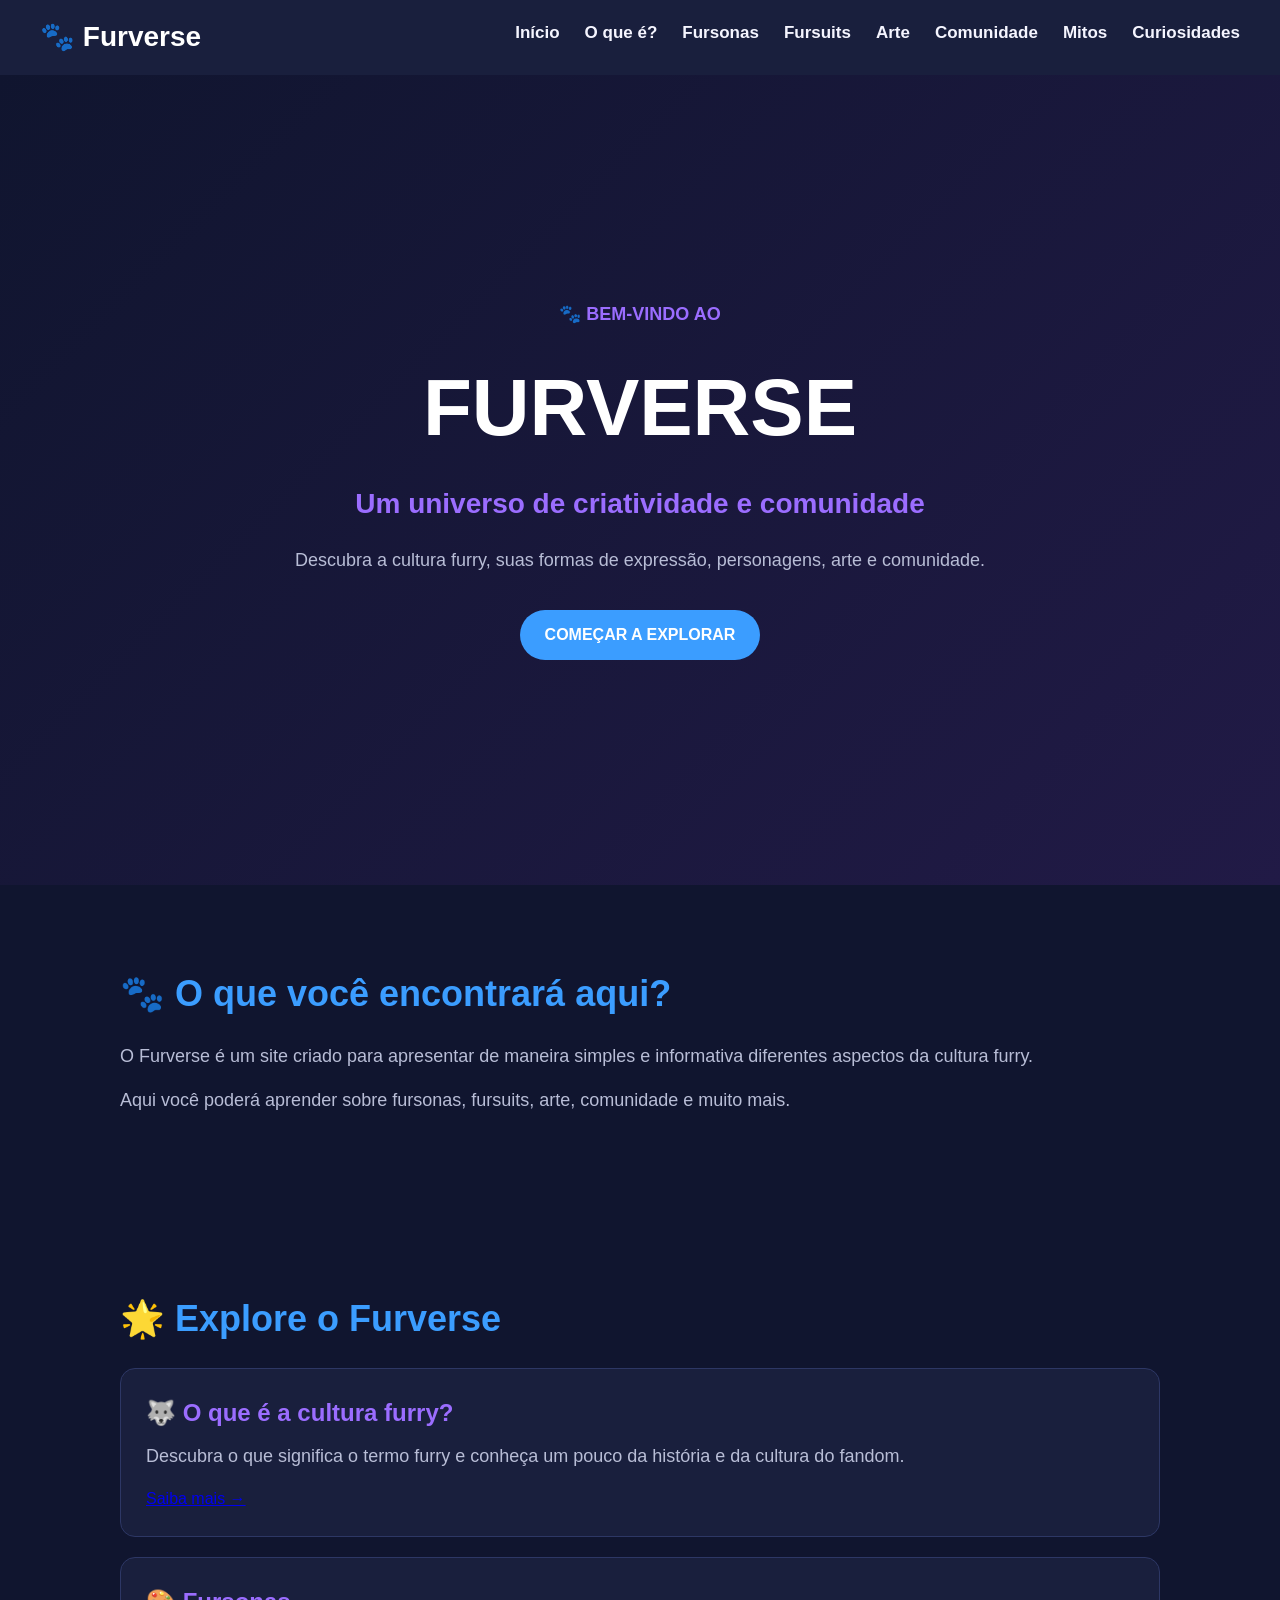
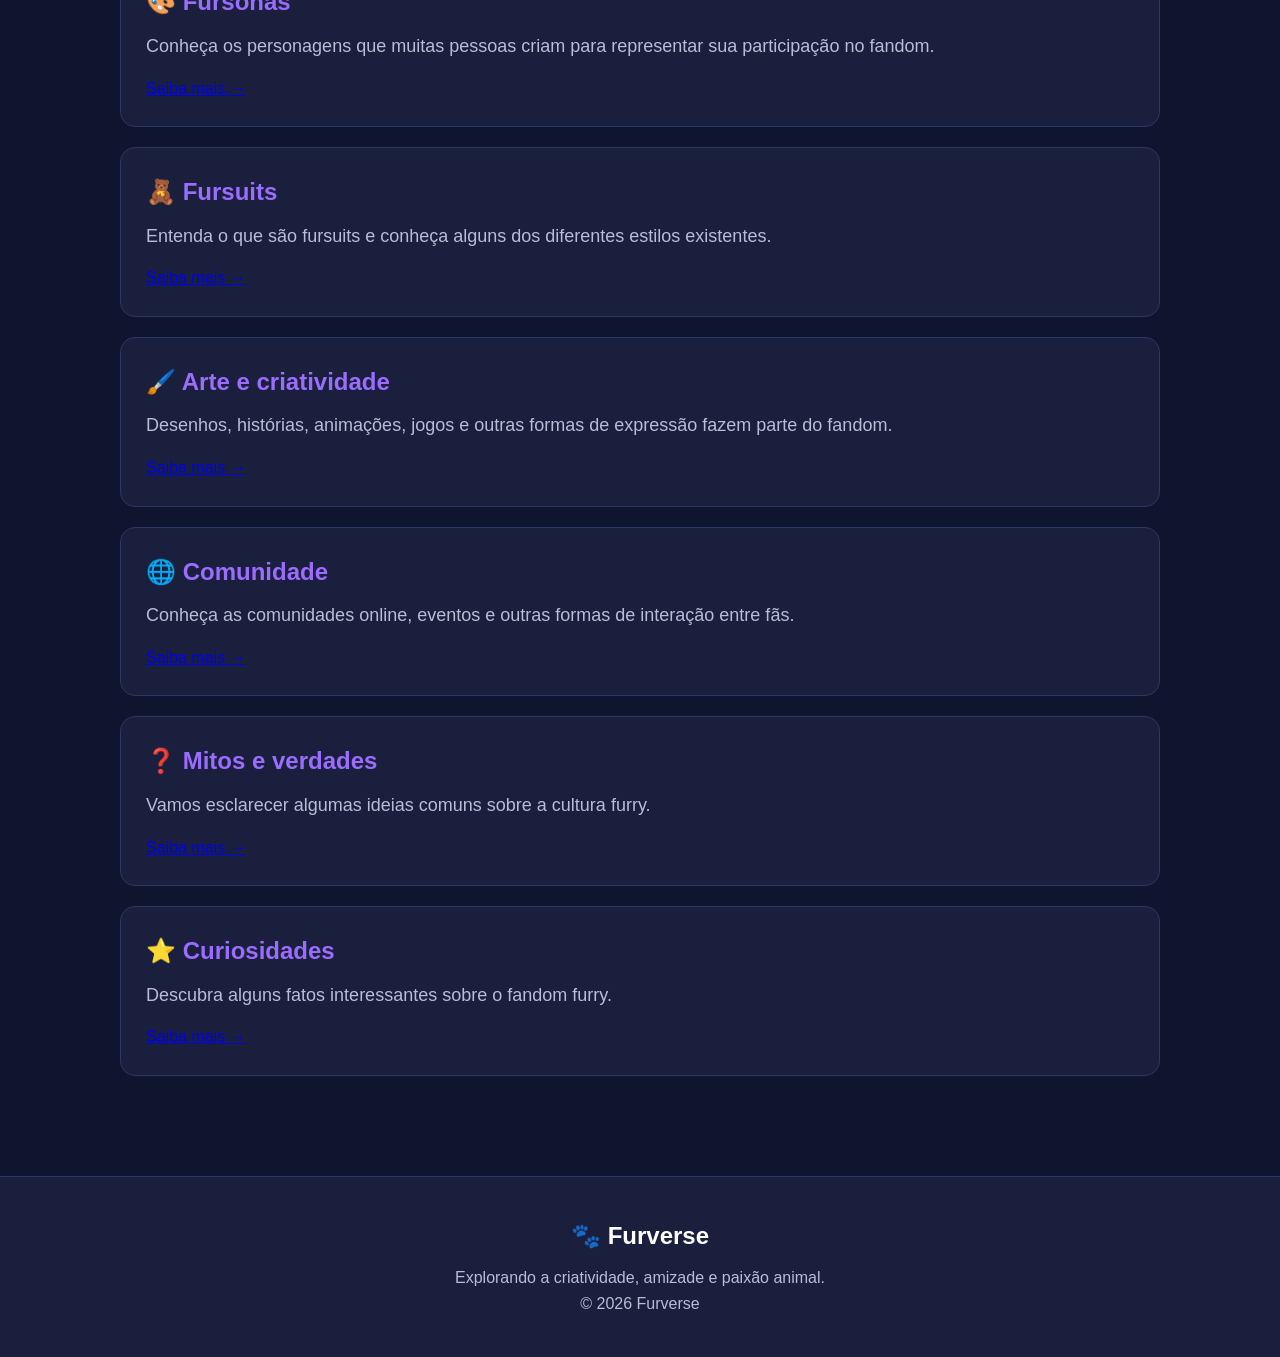
==== index.html @ 37485d95 "Rename Index.html to index.html Mudança no nome apenas" ====
<!DOCTYPE html>
<html lang="pt-br">

<head>

    <!-- Configurações básicas -->
    <meta charset="UTF-8">
    <meta name="viewport" content="width=device-width, initial-scale=1.0">

    <!-- Nome da página -->
    <title>Furverse - Universo Furry</title>

    <!-- Folha de estilo -->
    <link rel="stylesheet" href="style.css">

</head>


<body>


    <!-- =================================
         MENU DO SITE
    ================================== -->

    <header>

        <nav>

            <!-- Nome / Logo -->
            <div class="logo">
                🐾 Furverse
            </div>


            <!-- Links -->
            <ul>

                <li>
                    <a href="index.html">Início</a>
                </li>

                <li>
                    <a href="page1.html">O que é?</a>
                </li>

                <li>
                    <a href="page2.html">Fursonas</a>
                </li>

                <li>
                    <a href="page3.html">Fursuits</a>
                </li>

                <li>
                    <a href="page4.html">Arte</a>
                </li>

                <li>
                    <a href="page5.html">Comunidade</a>
                </li>

                <li>
                    <a href="page6.html">Mitos</a>
                </li>

                <li>
                    <a href="page7.html">Curiosidades</a>
                </li>

            </ul>

        </nav>

    </header>



    <!-- =================================
         CONTEÚDO PRINCIPAL
    ================================== -->

    <main>


        <!-- =================================
             BANNER PRINCIPAL
        ================================== -->

        <section id="inicio">

            <div>

                <p>🐾 BEM-VINDO AO</p>

                <h1>FURVERSE</h1>

                <h2>
                    Um universo de criatividade
                    e comunidade
                </h2>

                <p>
                    Descubra a cultura furry,
                    suas formas de expressão,
                    personagens, arte e comunidade.
                </p>


                <!-- Botão para começar -->
                <a href="page1.html">
                    COMEÇAR A EXPLORAR
                </a>

            </div>

        </section>



        <!-- =================================
             APRESENTAÇÃO
        ================================== -->

        <section>

            <h2>🐾 O que você encontrará aqui?</h2>

            <p>
                O Furverse é um site criado para apresentar
                de maneira simples e informativa diferentes
                aspectos da cultura furry.
            </p>

            <p>
                Aqui você poderá aprender sobre fursonas,
                fursuits, arte, comunidade e muito mais.
            </p>

        </section>



        <!-- =================================
             CARDS DE NAVEGAÇÃO
        ================================== -->

        <section>

            <h2>🌟 Explore o Furverse</h2>


            <!-- Cultura -->
            <article>

                <h3>🐺 O que é a cultura furry?</h3>

                <p>
                    Descubra o que significa o termo furry
                    e conheça um pouco da história e da
                    cultura do fandom.
                </p>

                <a href="page1.html">
                    Saiba mais →
                </a>

            </article>



            <!-- Fursonas -->
            <article>

                <h3>🎨 Fursonas</h3>

                <p>
                    Conheça os personagens que muitas pessoas
                    criam para representar sua participação
                    no fandom.
                </p>

                <a href="page2.html">
                    Saiba mais →
                </a>

            </article>



            <!-- Fursuits -->
            <article>

                <h3>🧸 Fursuits</h3>

                <p>
                    Entenda o que são fursuits e conheça
                    alguns dos diferentes estilos existentes.
                </p>

                <a href="page3.html">
                    Saiba mais →
                </a>

            </article>



            <!-- Arte -->
            <article>

                <h3>🖌️ Arte e criatividade</h3>

                <p>
                    Desenhos, histórias, animações, jogos
                    e outras formas de expressão fazem parte
                    do fandom.
                </p>

                <a href="page4.html">
                    Saiba mais →
                </a>

            </article>



            <!-- Comunidade -->
            <article>

                <h3>🌐 Comunidade</h3>

                <p>
                    Conheça as comunidades online, eventos
                    e outras formas de interação entre fãs.
                </p>

                <a href="page5.html">
                    Saiba mais →
                </a>

            </article>



            <!-- Mitos -->
            <article>

                <h3>❓ Mitos e verdades</h3>

                <p>
                    Vamos esclarecer algumas ideias comuns
                    sobre a cultura furry.
                </p>

                <a href="page6.html">
                    Saiba mais →
                </a>

            </article>



            <!-- Curiosidades -->
            <article>

                <h3>⭐ Curiosidades</h3>

                <p>
                    Descubra alguns fatos interessantes
                    sobre o fandom furry.
                </p>

                <a href="page7.html">
                    Saiba mais →
                </a>

            </article>

        </section>


    </main>



    <!-- =================================
         RODAPÉ
    ================================== -->

    <footer>

        <h2>🐾 Furverse</h2>

        <p>
            Explorando a criatividade,
            amizade e paixão animal.
        </p>

        <p>
            © 2026 Furverse
        </p>

    </footer>


</body>

</html>
---- style.css ----
/* =========================================
   FURVERSE - FOLHA DE ESTILO
   ========================================= */


/* =========================================
   CONFIGURAÇÕES GERAIS
   ========================================= */

* {
    margin: 0;
    padding: 0;
    box-sizing: border-box;
}

html {
    scroll-behavior: smooth;
}

body {
    font-family: Arial, sans-serif;
    background-color: #10152F;
    color: #F5F5FF;
    line-height: 1.6;
}


/* =========================================
   MENU
   ========================================= */

header {
    background-color: #191F3D;
    padding: 15px 40px;
    position: sticky;
    top: 0;
    z-index: 1000;
}

nav {
    max-width: 1200px;
    margin: auto;

    display: flex;
    align-items: center;
    justify-content: space-between;
}

.logo {
    font-size: 28px;
    font-weight: bold;
    color: #FFFFFF;
}

nav ul {
    list-style: none;

    display: flex;
    gap: 25px;
}

nav ul li a {
    text-decoration: none;
    color: #F5F5FF;
    font-weight: bold;
    transition: 0.3s;
}

nav ul li a:hover {
    color: #3B9DFF;
}


/* =========================================
   CONTEÚDO PRINCIPAL
   ========================================= */

main {
    width: 100%;
}


/* =========================================
   SEÇÕES
   ========================================= */

section {
    max-width: 1100px;
    margin: auto;
    padding: 80px 30px;
}

section h2 {
    font-size: 36px;
    margin-bottom: 20px;
    color: #3B9DFF;
}

section p {
    font-size: 18px;
    color: #B8BDD6;
    margin-bottom: 15px;
}


/* =========================================
   PÁGINA INICIAL
   ========================================= */

#inicio {
    max-width: none;
    min-height: 90vh;

    display: flex;
    align-items: center;
    justify-content: center;

    text-align: center;

    background: linear-gradient(
        135deg,
        #10152F,
        #211A46
    );
}

#inicio div {
    max-width: 700px;
}

#inicio p:first-child {
    color: #9B6DFF;
    font-weight: bold;
}

#inicio h1 {
    font-size: 80px;
    color: #FFFFFF;
    margin: 10px 0;
}

#inicio h2 {
    color: #9B6DFF;
    font-size: 28px;
}

#inicio a {
    display: inline-block;

    margin-top: 20px;
    padding: 12px 25px;

    background-color: #3B9DFF;
    color: white;

    text-decoration: none;
    font-weight: bold;

    border-radius: 25px;

    transition: 0.3s;
}

#inicio a:hover {
    background-color: #9B6DFF;
    transform: scale(1.05);
}


/* =========================================
   CARDS
   ========================================= */

article {
    background-color: #191F3D;

    padding: 25px;
    margin: 20px 0;

    border-radius: 15px;

    border: 1px solid #2D3765;

    transition: 0.3s;
}

article:hover {
    transform: translateY(-5px);
    border-color: #3B9DFF;
}

article h3 {
    color: #9B6DFF;
    font-size: 24px;
    margin-bottom: 10px;
}


/* =========================================
   LISTAS
   ========================================= */

ul {
    padding-left: 25px;
}

li {
    margin-bottom: 10px;
    color: #B8BDD6;
    font-size: 17px;
}


/* =========================================
   RODAPÉ
   ========================================= */

footer {
    background-color: #191F3D;

    text-align: center;

    padding: 40px 20px;

    border-top: 1px solid #2D3765;
}

footer h2 {
    color: #FFFFFF;
    margin-bottom: 10px;
}

footer p {
    color: #B8BDD6;
}


/* =========================================
   CELULAR
   ========================================= */

@media (max-width: 768px) {

    header {
        padding: 15px 20px;
    }

    nav {
        flex-direction: column;
        gap: 15px;
    }

    nav ul {
        flex-wrap: wrap;
        justify-content: center;
        gap: 12px;
    }

    #inicio h1 {
        font-size: 50px;
    }

    #inicio h2 {
        font-size: 22px;
    }

    section h2 {
        font-size: 30px;
    }

}
.container {
    max-width: 1100px;
    margin: auto;
    padding: 20px;
}
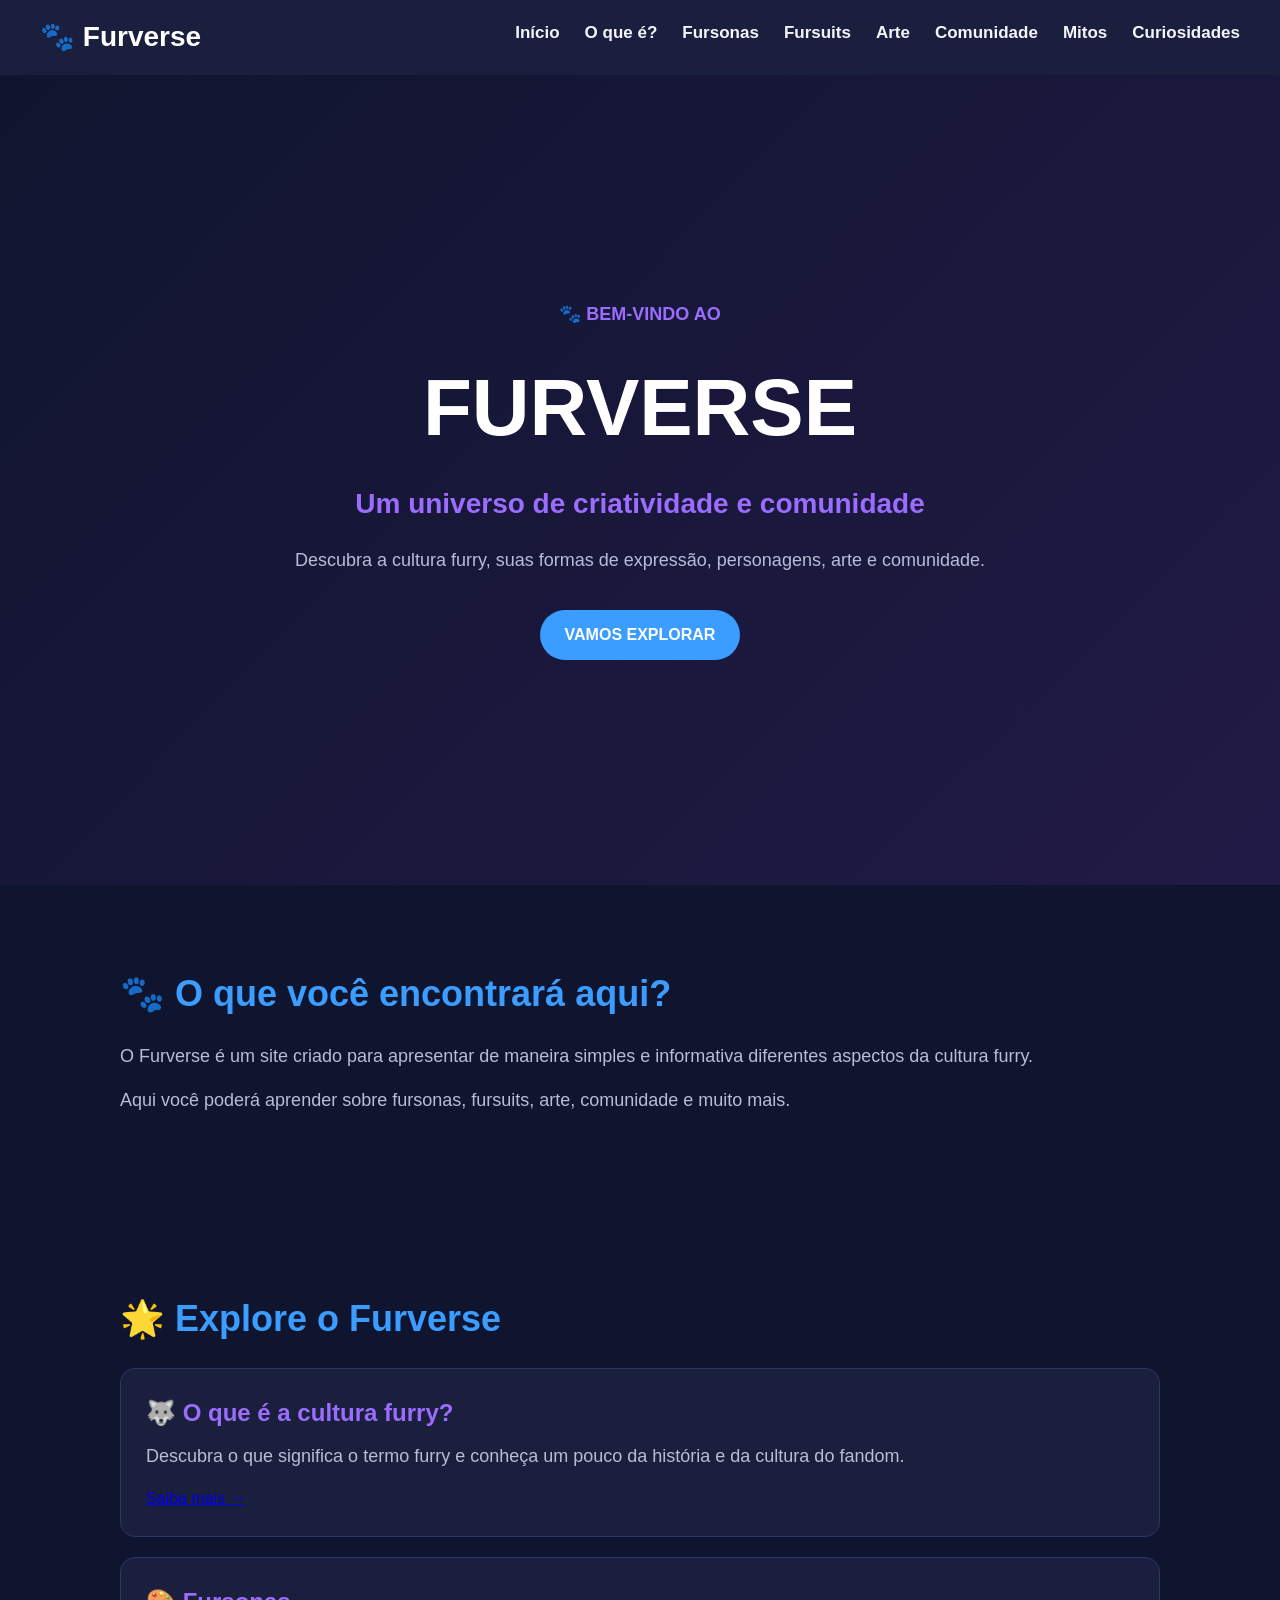
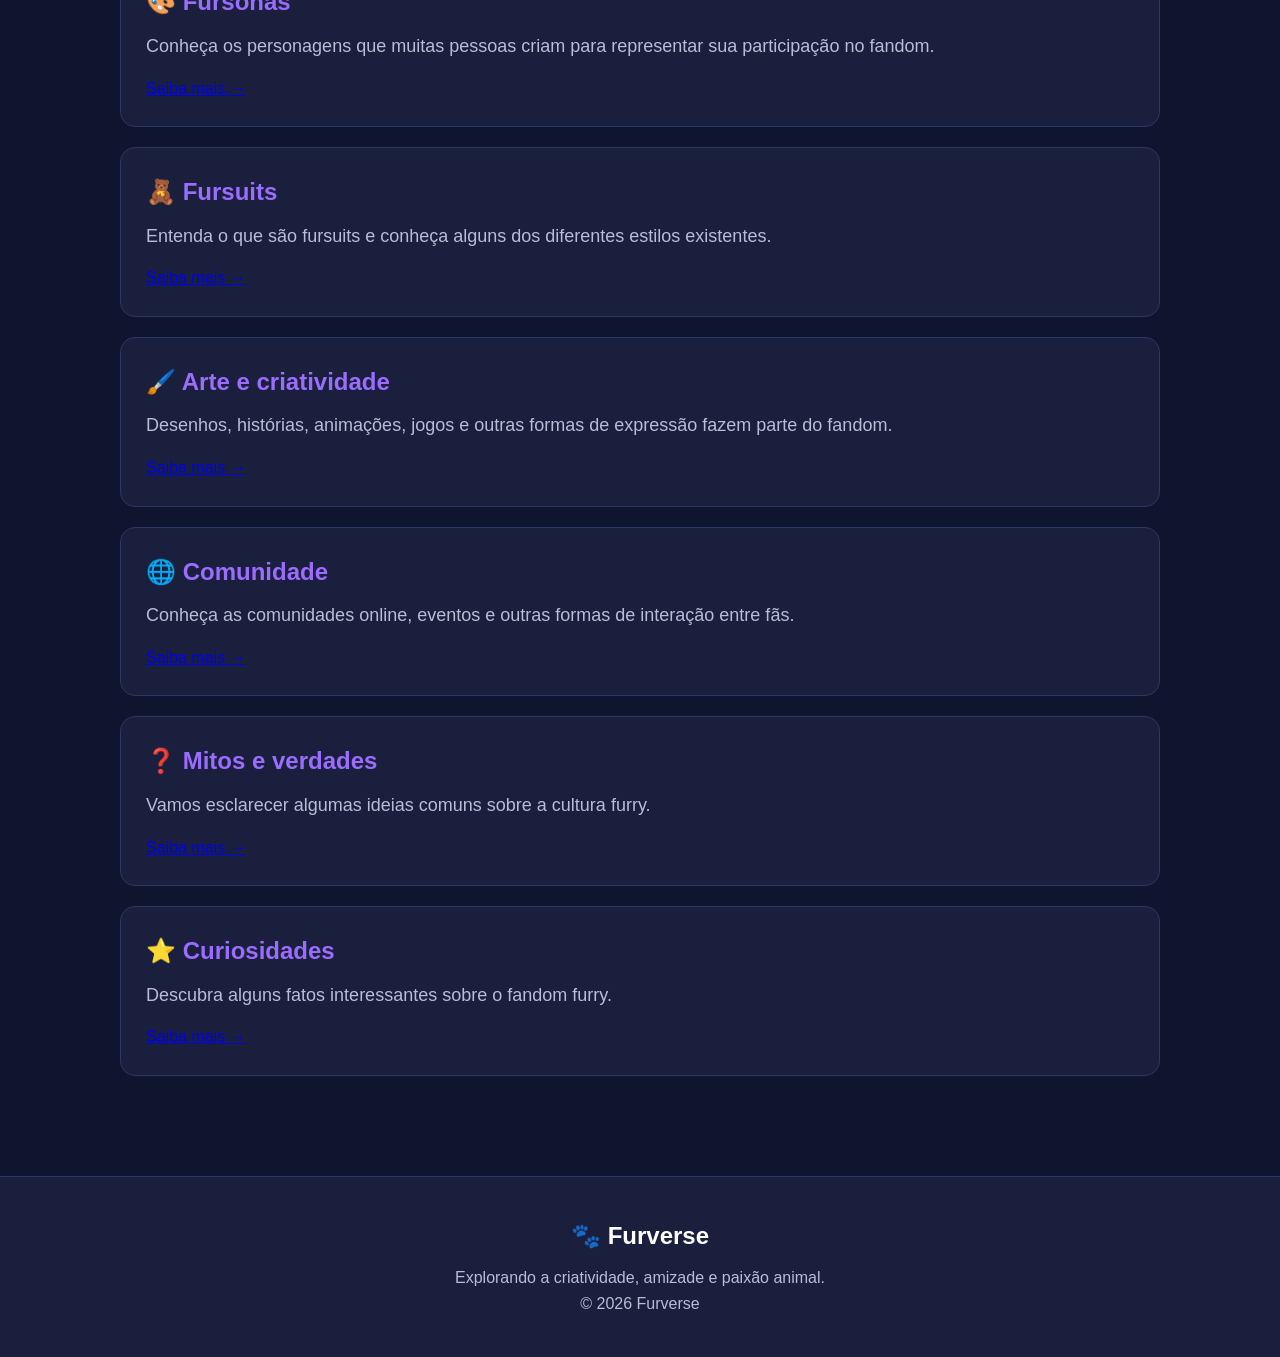
==== commit c126c29a: "Atualiza botão principal para página de exploração" ====
--- a/index.html
+++ b/index.html
@@ -107,9 +107,9 @@
                 </p>
 
 
-                <!-- Botão para começar -->
-                <a href="page1.html">
-                    COMEÇAR A EXPLORAR
+                <!-- Botão para explorar -->
+                <a href="explorar.html">
+                    VAMOS EXPLORAR
                 </a>
 
             </div>
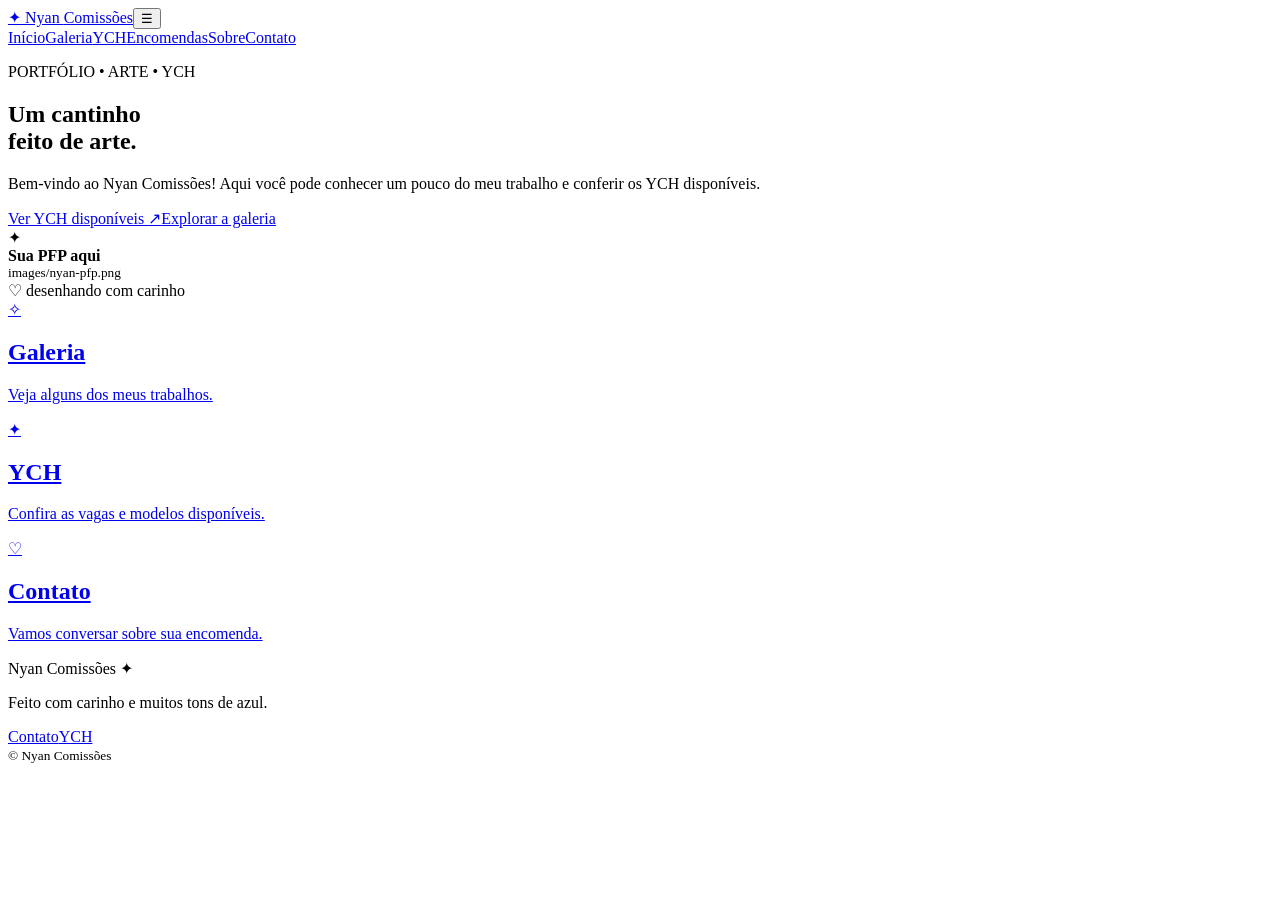
==== commit 6d56ca30: "Criar site Nyan Comissões: index.html" ====
--- a/index.html
+++ b/index.html
@@ -1,309 +1,4 @@
 <!DOCTYPE html>
-<html lang="pt-br">
-
-<head>
-
-    <!-- Configurações básicas -->
-    <meta charset="UTF-8">
-    <meta name="viewport" content="width=device-width, initial-scale=1.0">
-
-    <!-- Nome da página -->
-    <title>Furverse - Universo Furry</title>
-
-    <!-- Folha de estilo -->
-    <link rel="stylesheet" href="style.css">
-
-</head>
-
-
-<body>
-
-
-    <!-- =================================
-         MENU DO SITE
-    ================================== -->
-
-    <header>
-
-        <nav>
-
-            <!-- Nome / Logo -->
-            <div class="logo">
-                🐾 Furverse
-            </div>
-
-
-            <!-- Links -->
-            <ul>
-
-                <li>
-                    <a href="index.html">Início</a>
-                </li>
-
-                <li>
-                    <a href="page1.html">O que é?</a>
-                </li>
-
-                <li>
-                    <a href="page2.html">Fursonas</a>
-                </li>
-
-                <li>
-                    <a href="page3.html">Fursuits</a>
-                </li>
-
-                <li>
-                    <a href="page4.html">Arte</a>
-                </li>
-
-                <li>
-                    <a href="page5.html">Comunidade</a>
-                </li>
-
-                <li>
-                    <a href="page6.html">Mitos</a>
-                </li>
-
-                <li>
-                    <a href="page7.html">Curiosidades</a>
-                </li>
-
-            </ul>
-
-        </nav>
-
-    </header>
-
-
-
-    <!-- =================================
-         CONTEÚDO PRINCIPAL
-    ================================== -->
-
-    <main>
-
-
-        <!-- =================================
-             BANNER PRINCIPAL
-        ================================== -->
-
-        <section id="inicio">
-
-            <div>
-
-                <p>🐾 BEM-VINDO AO</p>
-
-                <h1>FURVERSE</h1>
-
-                <h2>
-                    Um universo de criatividade
-                    e comunidade
-                </h2>
-
-                <p>
-                    Descubra a cultura furry,
-                    suas formas de expressão,
-                    personagens, arte e comunidade.
-                </p>
-
-
-                <!-- Botão para explorar -->
-                <a href="explorar.html">
-                    VAMOS EXPLORAR
-                </a>
-
-            </div>
-
-        </section>
-
-
-
-        <!-- =================================
-             APRESENTAÇÃO
-        ================================== -->
-
-        <section>
-
-            <h2>🐾 O que você encontrará aqui?</h2>
-
-            <p>
-                O Furverse é um site criado para apresentar
-                de maneira simples e informativa diferentes
-                aspectos da cultura furry.
-            </p>
-
-            <p>
-                Aqui você poderá aprender sobre fursonas,
-                fursuits, arte, comunidade e muito mais.
-            </p>
-
-        </section>
-
-
-
-        <!-- =================================
-             CARDS DE NAVEGAÇÃO
-        ================================== -->
-
-        <section>
-
-            <h2>🌟 Explore o Furverse</h2>
-
-
-            <!-- Cultura -->
-            <article>
-
-                <h3>🐺 O que é a cultura furry?</h3>
-
-                <p>
-                    Descubra o que significa o termo furry
-                    e conheça um pouco da história e da
-                    cultura do fandom.
-                </p>
-
-                <a href="page1.html">
-                    Saiba mais →
-                </a>
-
-            </article>
-
-
-
-            <!-- Fursonas -->
-            <article>
-
-                <h3>🎨 Fursonas</h3>
-
-                <p>
-                    Conheça os personagens que muitas pessoas
-                    criam para representar sua participação
-                    no fandom.
-                </p>
-
-                <a href="page2.html">
-                    Saiba mais →
-                </a>
-
-            </article>
-
-
-
-            <!-- Fursuits -->
-            <article>
-
-                <h3>🧸 Fursuits</h3>
-
-                <p>
-                    Entenda o que são fursuits e conheça
-                    alguns dos diferentes estilos existentes.
-                </p>
-
-                <a href="page3.html">
-                    Saiba mais →
-                </a>
-
-            </article>
-
-
-
-            <!-- Arte -->
-            <article>
-
-                <h3>🖌️ Arte e criatividade</h3>
-
-                <p>
-                    Desenhos, histórias, animações, jogos
-                    e outras formas de expressão fazem parte
-                    do fandom.
-                </p>
-
-                <a href="page4.html">
-                    Saiba mais →
-                </a>
-
-            </article>
-
-
-
-            <!-- Comunidade -->
-            <article>
-
-                <h3>🌐 Comunidade</h3>
-
-                <p>
-                    Conheça as comunidades online, eventos
-                    e outras formas de interação entre fãs.
-                </p>
-
-                <a href="page5.html">
-                    Saiba mais →
-                </a>
-
-            </article>
-
-
-
-            <!-- Mitos -->
-            <article>
-
-                <h3>❓ Mitos e verdades</h3>
-
-                <p>
-                    Vamos esclarecer algumas ideias comuns
-                    sobre a cultura furry.
-                </p>
-
-                <a href="page6.html">
-                    Saiba mais →
-                </a>
-
-            </article>
-
-
-
-            <!-- Curiosidades -->
-            <article>
-
-                <h3>⭐ Curiosidades</h3>
-
-                <p>
-                    Descubra alguns fatos interessantes
-                    sobre o fandom furry.
-                </p>
-
-                <a href="page7.html">
-                    Saiba mais →
-                </a>
-
-            </article>
-
-        </section>
-
-
-    </main>
-
-
-
-    <!-- =================================
-         RODAPÉ
-    ================================== -->
-
-    <footer>
-
-        <h2>🐾 Furverse</h2>
-
-        <p>
-            Explorando a criatividade,
-            amizade e paixão animal.
-        </p>
-
-        <p>
-            © 2026 Furverse
-        </p>
-
-    </footer>
-
-
-</body>
-
-</html>
+<html lang="pt-BR"><head><meta charset="UTF-8"><meta name="viewport" content="width=device-width, initial-scale=1.0"><meta name="description" content="Nyan Comissões — portfólio artístico e YCH."><title>Nyan Comissões | Início</title><link rel="stylesheet" href="style.css"><script src="script.js" defer></script></head><body>
+<header class="site-header"><a class="brand" href="index.html"><span class="brand-mark">✦</span> Nyan <span>Comissões</span></a><button class="menu-toggle" aria-label="Abrir menu" aria-expanded="false">☰</button><nav class="nav-links"><a class="active" href="index.html">Início</a><a href="galeria.html">Galeria</a><a href="ych.html">YCH</a><a href="encomendas.html">Encomendas</a><a href="sobre.html">Sobre</a><a href="contato.html">Contato</a></nav></header>
+<main><section class="hero"><div class="hero-copy"><p class="eyebrow">PORTFÓLIO • ARTE • YCH</p><h1>Um cantinho<br>feito de <span>arte.</span></h1><p class="lead">Bem-vindo ao Nyan Comissões! Aqui você pode conhecer um pouco do meu trabalho e conferir os YCH disponíveis.</p><div class="hero-actions"><a class="button primary" href="ych.html">Ver YCH disponíveis <span>↗</span></a><a class="button ghost" href="galeria.html">Explorar a galeria</a></div></div><div class="hero-art"><div class="art-frame"><img src="images/nyan-pfp.png" alt="Ilustração do artista Nyan" onerror="this.style.display='none';this.nextElementSibling.style.display='grid'"><div class="image-fallback"><span>✦</span><strong>Sua PFP aqui</strong><small>images/nyan-pfp.png</small></div></div><div class="float-note">♡ desenhando com carinho</div></div></section><section class="quick-links"><a class="quick-card" href="galeria.html"><span class="quick-icon">✧</span><h2>Galeria</h2><p>Veja alguns dos meus trabalhos.</p></a><a class="quick-card" href="ych.html"><span class="quick-icon">✦</span><h2>YCH</h2><p>Confira as vagas e modelos disponíveis.</p></a><a class="quick-card" href="contato.html"><span class="quick-icon">♡</span><h2>Contato</h2><p>Vamos conversar sobre sua encomenda.</p></a></section></main><footer><div class="footer-brand">Nyan Comissões <span>✦</span></div><p>Feito com carinho e muitos tons de azul.</p><div class="footer-links"><a href="contato.html">Contato</a><a href="ych.html">YCH</a></div><small>© <span id="year"></span> Nyan Comissões</small></footer></body></html>
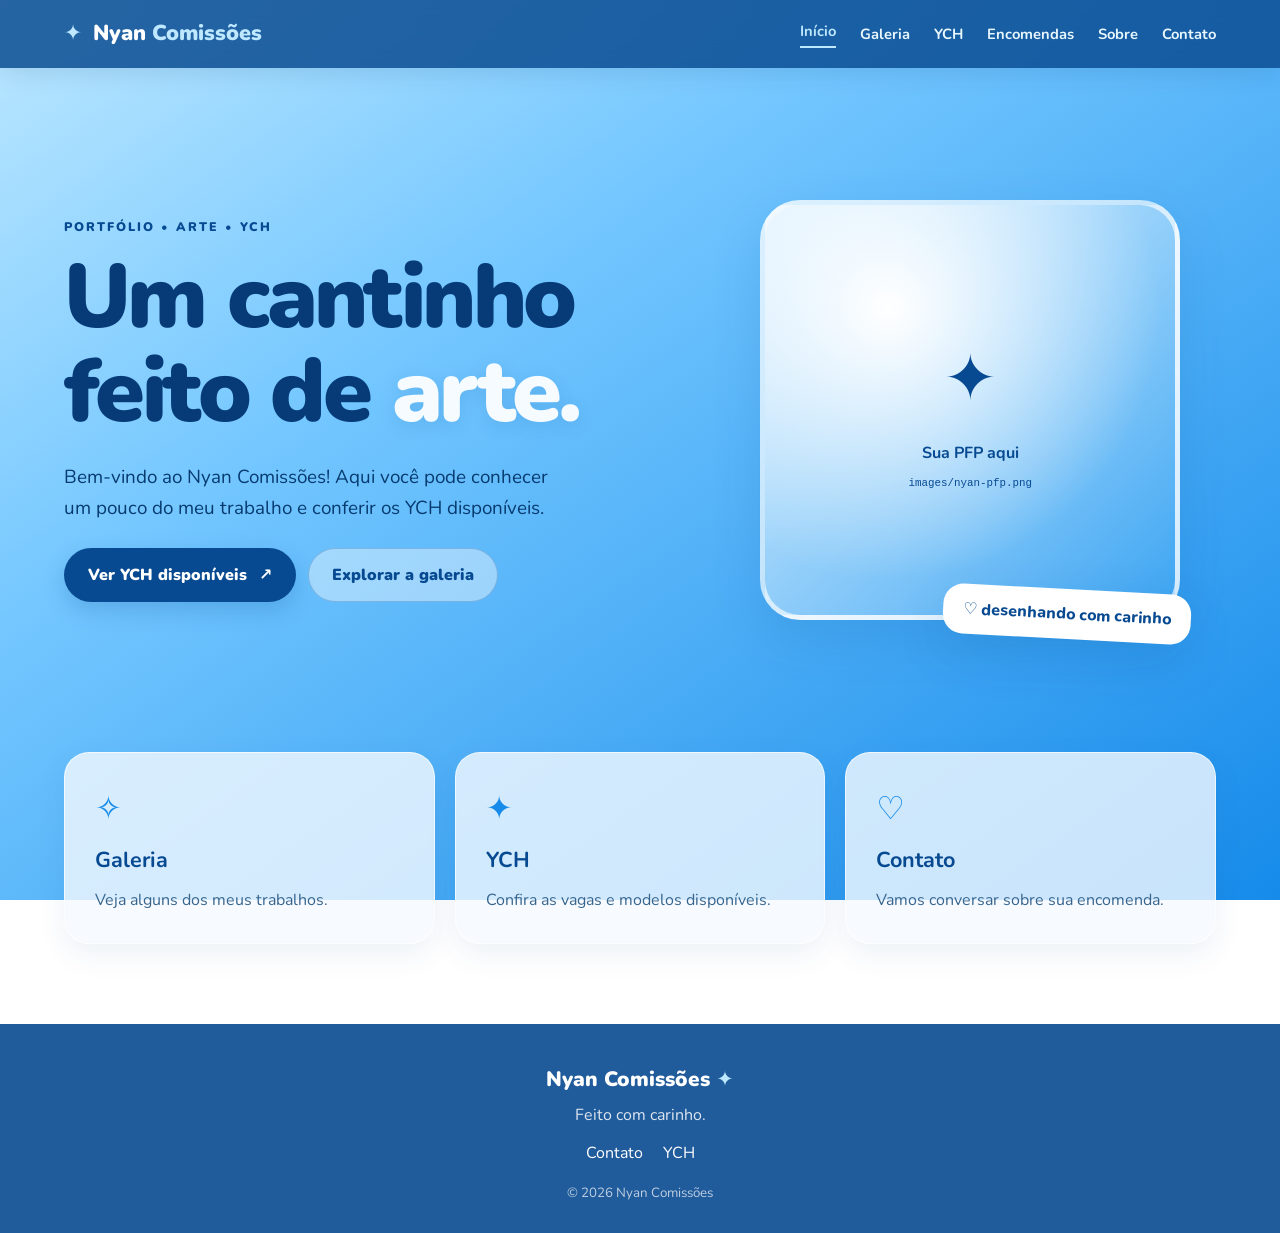
==== commit fba633e6: "Ajustes de footer, YCH único e ícones de contato" ====
--- a/index.html
+++ b/index.html
@@ -1,4 +1,4 @@
 <!DOCTYPE html>
 <html lang="pt-BR"><head><meta charset="UTF-8"><meta name="viewport" content="width=device-width, initial-scale=1.0"><meta name="description" content="Nyan Comissões — portfólio artístico e YCH."><title>Nyan Comissões | Início</title><link rel="stylesheet" href="style.css"><script src="script.js" defer></script></head><body>
 <header class="site-header"><a class="brand" href="index.html"><span class="brand-mark">✦</span> Nyan <span>Comissões</span></a><button class="menu-toggle" aria-label="Abrir menu" aria-expanded="false">☰</button><nav class="nav-links"><a class="active" href="index.html">Início</a><a href="galeria.html">Galeria</a><a href="ych.html">YCH</a><a href="encomendas.html">Encomendas</a><a href="sobre.html">Sobre</a><a href="contato.html">Contato</a></nav></header>
-<main><section class="hero"><div class="hero-copy"><p class="eyebrow">PORTFÓLIO • ARTE • YCH</p><h1>Um cantinho<br>feito de <span>arte.</span></h1><p class="lead">Bem-vindo ao Nyan Comissões! Aqui você pode conhecer um pouco do meu trabalho e conferir os YCH disponíveis.</p><div class="hero-actions"><a class="button primary" href="ych.html">Ver YCH disponíveis <span>↗</span></a><a class="button ghost" href="galeria.html">Explorar a galeria</a></div></div><div class="hero-art"><div class="art-frame"><img src="images/nyan-pfp.png" alt="Ilustração do artista Nyan" onerror="this.style.display='none';this.nextElementSibling.style.display='grid'"><div class="image-fallback"><span>✦</span><strong>Sua PFP aqui</strong><small>images/nyan-pfp.png</small></div></div><div class="float-note">♡ desenhando com carinho</div></div></section><section class="quick-links"><a class="quick-card" href="galeria.html"><span class="quick-icon">✧</span><h2>Galeria</h2><p>Veja alguns dos meus trabalhos.</p></a><a class="quick-card" href="ych.html"><span class="quick-icon">✦</span><h2>YCH</h2><p>Confira as vagas e modelos disponíveis.</p></a><a class="quick-card" href="contato.html"><span class="quick-icon">♡</span><h2>Contato</h2><p>Vamos conversar sobre sua encomenda.</p></a></section></main><footer><div class="footer-brand">Nyan Comissões <span>✦</span></div><p>Feito com carinho e muitos tons de azul.</p><div class="footer-links"><a href="contato.html">Contato</a><a href="ych.html">YCH</a></div><small>© <span id="year"></span> Nyan Comissões</small></footer></body></html>+<main><section class="hero"><div class="hero-copy"><p class="eyebrow">PORTFÓLIO • ARTE • YCH</p><h1>Um cantinho<br>feito de <span>arte.</span></h1><p class="lead">Bem-vindo ao Nyan Comissões! Aqui você pode conhecer um pouco do meu trabalho e conferir os YCH disponíveis.</p><div class="hero-actions"><a class="button primary" href="ych.html">Ver YCH disponíveis <span>↗</span></a><a class="button ghost" href="galeria.html">Explorar a galeria</a></div></div><div class="hero-art"><div class="art-frame"><img src="images/nyan-pfp.png" alt="Ilustração do artista Nyan" onerror="this.style.display='none';this.nextElementSibling.style.display='grid'"><div class="image-fallback"><span>✦</span><strong>Sua PFP aqui</strong><small>images/nyan-pfp.png</small></div></div><div class="float-note">♡ desenhando com carinho</div></div></section><section class="quick-links"><a class="quick-card" href="galeria.html"><span class="quick-icon">✧</span><h2>Galeria</h2><p>Veja alguns dos meus trabalhos.</p></a><a class="quick-card" href="ych.html"><span class="quick-icon">✦</span><h2>YCH</h2><p>Confira as vagas e modelos disponíveis.</p></a><a class="quick-card" href="contato.html"><span class="quick-icon">♡</span><h2>Contato</h2><p>Vamos conversar sobre sua encomenda.</p></a></section></main><footer><div class="footer-brand">Nyan Comissões <span>✦</span></div><p>Feito com carinho.</p><div class="footer-links"><a href="contato.html">Contato</a><a href="ych.html">YCH</a></div><small>© <span id="year"></span> Nyan Comissões</small></footer></body></html>
--- a/style.css
+++ b/style.css
@@ -0,0 +1,2 @@
+@import url('https://fonts.googleapis.com/css2?family=Nunito:wght@400;500;600;700;800;900&display=swap');
+:root{--sky:#BDE8FF;--mid:#52B5F5;--bright:#168BEA;--blue:#126AC2;--deep:#084A91;--white:#F5FBFF;--ink:#073b70;--glass:rgba(255,255,255,.76);--shadow:0 18px 50px rgba(8,74,145,.13)}*{box-sizing:border-box;margin:0;padding:0}html{scroll-behavior:smooth}body{font-family:'Nunito',system-ui,sans-serif;color:var(--ink);background:linear-gradient(145deg,#BDE8FF 0%,#74C7FF 35%,#168BEA 100%);background-attachment:fixed;min-height:100vh;line-height:1.65}a{color:inherit;text-decoration:none}.site-header{position:sticky;top:0;z-index:10;padding:16px clamp(18px,5vw,70px);display:flex;justify-content:space-between;align-items:center;gap:20px;background:rgba(8,74,145,.83);backdrop-filter:blur(16px);color:#fff;box-shadow:0 5px 25px rgba(4,46,100,.12)}.brand{font-size:1.35rem;font-weight:900;white-space:nowrap}.brand span:not(.brand-mark){color:#BDE8FF}.brand-mark{color:#BDE8FF;margin-right:5px}.nav-links{display:flex;align-items:center;gap:clamp(10px,2vw,24px)}.nav-links a{font-weight:700;font-size:.92rem;color:#e9f7ff;transition:.2s}.nav-links a:hover,.nav-links a.active{color:#BDE8FF}.nav-links a.active{border-bottom:2px solid #BDE8FF;padding-bottom:3px}.menu-toggle{display:none;border:0;background:transparent;color:white;font-size:1.5rem}.hero{max-width:1200px;margin:auto;padding:clamp(50px,8vw,110px) 24px;min-height:76vh;display:grid;grid-template-columns:1.1fr .9fr;align-items:center;gap:60px}.hero-copy{max-width:600px}.eyebrow{letter-spacing:.16em;font-weight:900;font-size:.78rem;color:var(--deep);margin-bottom:14px}.hero h1{font-size:clamp(3rem,7vw,6.2rem);line-height:1.04;color:#063b78;font-weight:900;letter-spacing:-.04em}.hero h1 span,.page-heading h1 span{color:var(--white);text-shadow:0 4px 18px rgba(8,74,145,.13)}.lead{font-size:1.18rem;max-width:500px;margin:24px 0;color:#073b70}.hero-actions{display:flex;gap:12px;flex-wrap:wrap}.button{display:inline-flex;align-items:center;justify-content:center;gap:12px;padding:13px 23px;border-radius:999px;font-weight:900;transition:.25s;border:1px solid transparent}.button:hover{transform:translateY(-3px)}.primary{background:var(--deep);color:white;box-shadow:0 9px 22px rgba(8,74,145,.2)}.primary:hover{background:#063b78}.ghost{background:rgba(255,255,255,.4);border-color:rgba(8,74,145,.25);color:var(--deep)}.hero-art{position:relative;display:flex;justify-content:center}.art-frame{width:min(100%,420px);aspect-ratio:1/1;border-radius:40px;overflow:hidden;background:linear-gradient(135deg,rgba(255,255,255,.75),rgba(82,181,245,.3));border:5px solid rgba(255,255,255,.65);box-shadow:var(--shadow);position:relative}.art-frame img{width:100%;height:100%;object-fit:cover}.image-fallback{position:absolute;inset:0;display:none;place-content:center;text-align:center;gap:8px;color:var(--deep);background:radial-gradient(circle at 30% 25%,white,transparent 65%)}.image-fallback span{font-size:4rem}.image-fallback small{font-family:monospace}.float-note{position:absolute;bottom:-20px;right:5%;background:white;padding:12px 20px;border-radius:20px;font-weight:800;color:var(--deep);box-shadow:var(--shadow);transform:rotate(3deg)}.quick-links{max-width:1200px;margin:0 auto 80px;padding:0 24px;display:grid;grid-template-columns:repeat(3,1fr);gap:20px}.quick-card{background:rgba(245,251,255,.8);border:1px solid rgba(255,255,255,.7);border-radius:25px;padding:30px;box-shadow:0 10px 30px rgba(8,74,145,.08);transition:.25s}.quick-card:hover{transform:translateY(-6px);background:white}.quick-icon{font-size:2rem;color:var(--bright)}.quick-card h2{font-size:1.35rem;margin:8px 0;color:var(--deep)}.quick-card p{color:#37658e}.page{max-width:1150px;margin:auto;padding:70px 24px 100px}.narrow{max-width:820px}.page-heading{text-align:center;max-width:750px;margin:0 auto 48px}.page-heading h1{font-size:clamp(2.5rem,5vw,4rem);line-height:1.1;color:var(--deep);font-weight:900}.page-heading p:not(.eyebrow){margin-top:15px;font-size:1.1rem;color:#104f85}.gallery-grid,.ych-grid{display:grid;grid-template-columns:repeat(3,1fr);gap:22px}.gallery-placeholder,.ych-image{aspect-ratio:4/5;border-radius:24px;background:linear-gradient(150deg,rgba(245,251,255,.9),rgba(82,181,245,.25));border:2px dashed rgba(8,74,145,.3);display:flex;flex-direction:column;align-items:center;justify-content:center;text-align:center;color:var(--deep);gap:8px}.gallery-placeholder span,.ych-image span{font-size:3rem}.gallery-placeholder small,.ych-image small{opacity:.7}.hint{margin:30px 0 0;text-align:center;font-size:.9rem;color:#104f85}.ych-card{overflow:hidden;background:rgba(245,251,255,.85);border-radius:25px;box-shadow:var(--shadow)}.ych-image{border-radius:0;aspect-ratio:1/1}.ych-info{padding:20px}.ych-title{display:flex;align-items:center;justify-content:space-between;gap:10px}.ych-title h2{color:var(--deep);font-size:1.2rem}.status{font-size:.75rem;font-weight:900;padding:5px 10px;border-radius:20px}.status.open{background:#d7f5e4;color:#17633c}.status.closed{background:#e1e8f0;color:#586d80}.ych-info p{margin-top:10px;color:#37658e}.price strong{color:var(--deep)}.center-cta{text-align:center;margin-top:45px}.center-cta p{font-weight:800;margin-bottom:14px}.step-card{display:flex;gap:22px;align-items:flex-start;background:var(--glass);border-radius:22px;padding:26px;margin:18px 0;box-shadow:0 10px 30px rgba(8,74,145,.07)}.step-number{display:grid;place-items:center;min-width:52px;height:52px;background:var(--deep);color:white;border-radius:18px;font-weight:900;font-size:1.2rem}.step-card h2{color:var(--deep);margin-bottom:5px}.step-card p{color:#37658e}.empty-about{min-height:260px;background:var(--glass);border-radius:28px;display:grid;place-content:center;text-align:center;gap:10px;color:#37658e}.empty-about span{font-size:3rem;color:var(--bright)}.contact-list{display:grid;gap:15px}.contact-card{display:flex;align-items:center;gap:18px;padding:22px;background:var(--glass);border:1px solid rgba(255,255,255,.7);border-radius:22px;transition:.2s}.contact-card:hover{background:white;transform:translateX(5px)}.contact-icon{font-size:1.8rem;color:var(--deep);width:48px;text-align:center}.contact-card div{display:flex;flex-direction:column}.contact-card strong{font-size:1.1rem;color:var(--deep)}.contact-card small{color:#37658e}.arrow{margin-left:auto;color:var(--deep);font-size:1.3rem}footer{text-align:center;padding:38px 20px 28px;background:rgba(8,74,145,.9);color:white}footer p{opacity:.85;margin:5px 0 12px}.footer-brand{font-size:1.3rem;font-weight:900}.footer-brand span{color:var(--sky)}.footer-links{display:flex;justify-content:center;gap:20px;margin:12px 0}footer small{opacity:.7}@media(max-width:900px){.hero{gap:30px}.quick-links{grid-template-columns:1fr}.gallery-grid,.ych-grid{grid-template-columns:repeat(2,1fr)}}@media(max-width:700px){.site-header{flex-wrap:wrap}.menu-toggle{display:block}.nav-links{display:none;flex-basis:100%;flex-direction:column;align-items:flex-start;padding:10px 0 5px}.nav-links.open{display:flex}.hero{grid-template-columns:1fr;text-align:center;padding-top:55px}.hero-copy{margin:auto}.lead{margin-left:auto;margin-right:auto}.hero-actions{justify-content:center}.hero-art{margin:20px auto 35px;width:100%}.art-frame{width:min(100%,340px)}.gallery-grid,.ych-grid{grid-template-columns:1fr}.page{padding-top:50px}.step-card{padding:20px}}
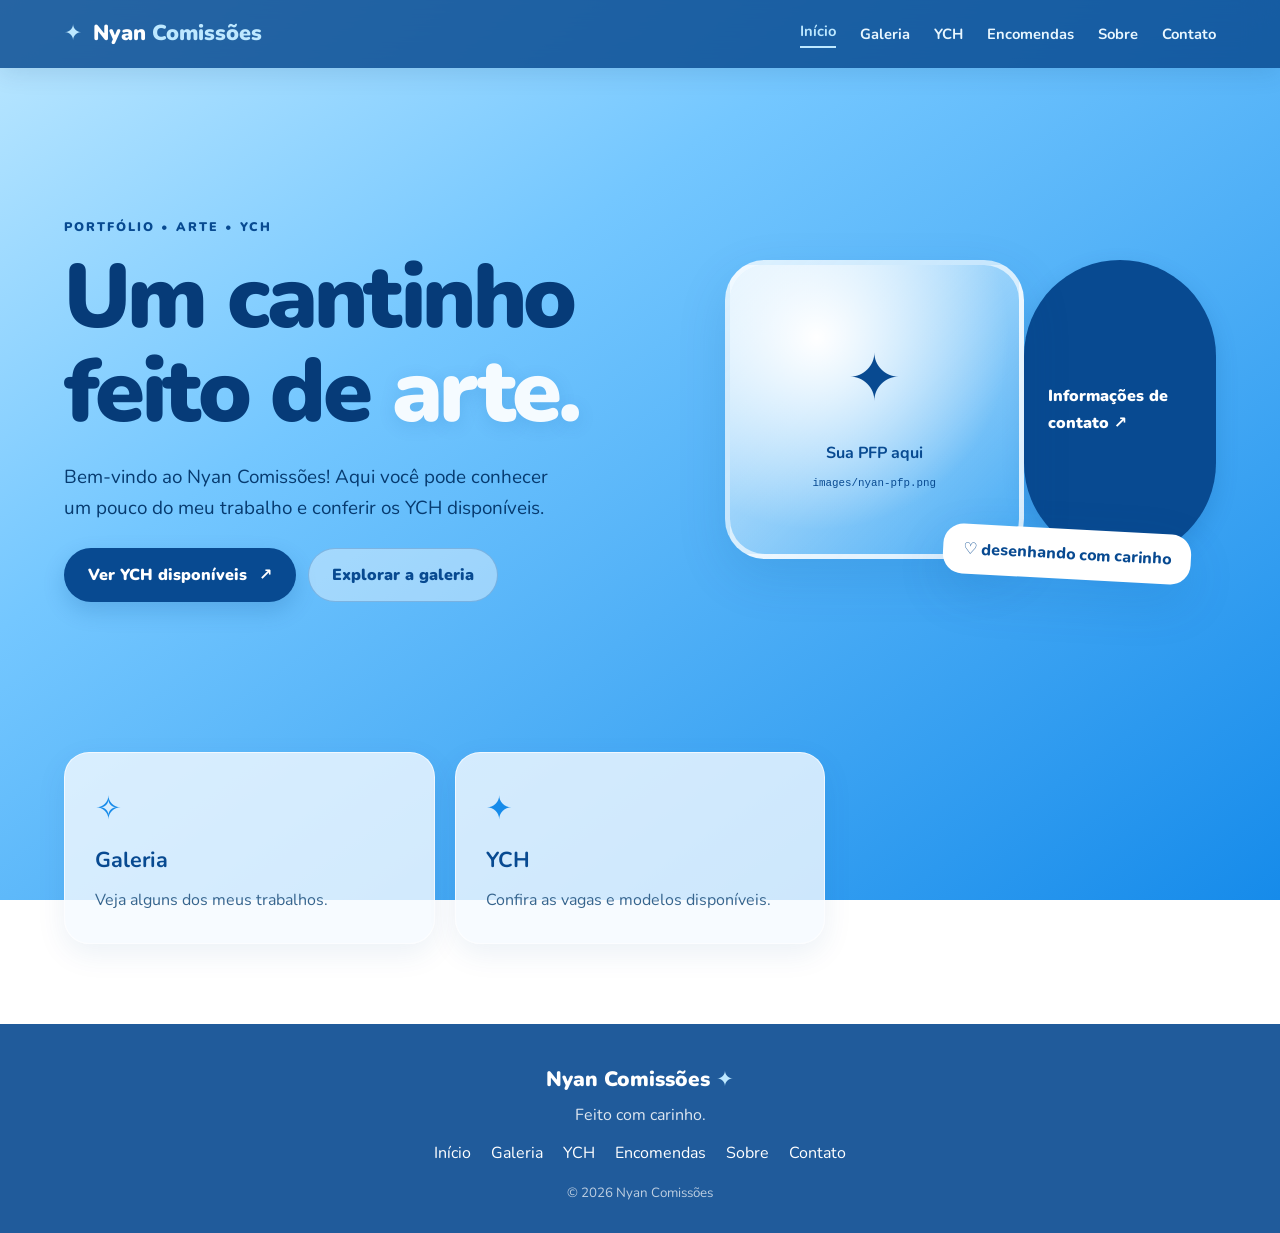
==== commit d5b2c832: "Adicionar contato abaixo da PFP e menu rápido no rodapé" ====
--- a/index.html
+++ b/index.html
@@ -1,4 +1,4 @@
 <!DOCTYPE html>
 <html lang="pt-BR"><head><meta charset="UTF-8"><meta name="viewport" content="width=device-width, initial-scale=1.0"><meta name="description" content="Nyan Comissões — portfólio artístico e YCH."><title>Nyan Comissões | Início</title><link rel="stylesheet" href="style.css"><script src="script.js" defer></script></head><body>
 <header class="site-header"><a class="brand" href="index.html"><span class="brand-mark">✦</span> Nyan <span>Comissões</span></a><button class="menu-toggle" aria-label="Abrir menu" aria-expanded="false">☰</button><nav class="nav-links"><a class="active" href="index.html">Início</a><a href="galeria.html">Galeria</a><a href="ych.html">YCH</a><a href="encomendas.html">Encomendas</a><a href="sobre.html">Sobre</a><a href="contato.html">Contato</a></nav></header>
-<main><section class="hero"><div class="hero-copy"><p class="eyebrow">PORTFÓLIO • ARTE • YCH</p><h1>Um cantinho<br>feito de <span>arte.</span></h1><p class="lead">Bem-vindo ao Nyan Comissões! Aqui você pode conhecer um pouco do meu trabalho e conferir os YCH disponíveis.</p><div class="hero-actions"><a class="button primary" href="ych.html">Ver YCH disponíveis <span>↗</span></a><a class="button ghost" href="galeria.html">Explorar a galeria</a></div></div><div class="hero-art"><div class="art-frame"><img src="images/nyan-pfp.png" alt="Ilustração do artista Nyan" onerror="this.style.display='none';this.nextElementSibling.style.display='grid'"><div class="image-fallback"><span>✦</span><strong>Sua PFP aqui</strong><small>images/nyan-pfp.png</small></div></div><div class="float-note">♡ desenhando com carinho</div></div></section><section class="quick-links"><a class="quick-card" href="galeria.html"><span class="quick-icon">✧</span><h2>Galeria</h2><p>Veja alguns dos meus trabalhos.</p></a><a class="quick-card" href="ych.html"><span class="quick-icon">✦</span><h2>YCH</h2><p>Confira as vagas e modelos disponíveis.</p></a><a class="quick-card" href="contato.html"><span class="quick-icon">♡</span><h2>Contato</h2><p>Vamos conversar sobre sua encomenda.</p></a></section></main><footer><div class="footer-brand">Nyan Comissões <span>✦</span></div><p>Feito com carinho.</p><div class="footer-links"><a href="contato.html">Contato</a><a href="ych.html">YCH</a></div><small>© <span id="year"></span> Nyan Comissões</small></footer></body></html>+<main><section class="hero"><div class="hero-copy"><p class="eyebrow">PORTFÓLIO • ARTE • YCH</p><h1>Um cantinho<br>feito de <span>arte.</span></h1><p class="lead">Bem-vindo ao Nyan Comissões! Aqui você pode conhecer um pouco do meu trabalho e conferir os YCH disponíveis.</p><div class="hero-actions"><a class="button primary" href="ych.html">Ver YCH disponíveis <span>↗</span></a><a class="button ghost" href="galeria.html">Explorar a galeria</a></div></div><div class="hero-art"><div class="art-frame"><img src="images/nyan-pfp.png" alt="Ilustração do artista Nyan" onerror="this.style.display='none';this.nextElementSibling.style.display='grid'"><div class="image-fallback"><span>✦</span><strong>Sua PFP aqui</strong><small>images/nyan-pfp.png</small></div></div><a class="button primary pfp-contact" href="contato.html">Informações de contato ↗</a><div class="float-note">♡ desenhando com carinho</div></div></section><section class="quick-links"><a class="quick-card" href="galeria.html"><span class="quick-icon">✧</span><h2>Galeria</h2><p>Veja alguns dos meus trabalhos.</p></a><a class="quick-card" href="ych.html"><span class="quick-icon">✦</span><h2>YCH</h2><p>Confira as vagas e modelos disponíveis.</p></a></section></main><footer><div class="footer-brand">Nyan Comissões <span>✦</span></div><p>Feito com carinho.</p><nav class="footer-links footer-nav"><a href="index.html">Início</a><a href="galeria.html">Galeria</a><a href="ych.html">YCH</a><a href="encomendas.html">Encomendas</a><a href="sobre.html">Sobre</a><a href="contato.html">Contato</a></nav><small>© <span id="year"></span> Nyan Comissões</small></footer></body></html>
